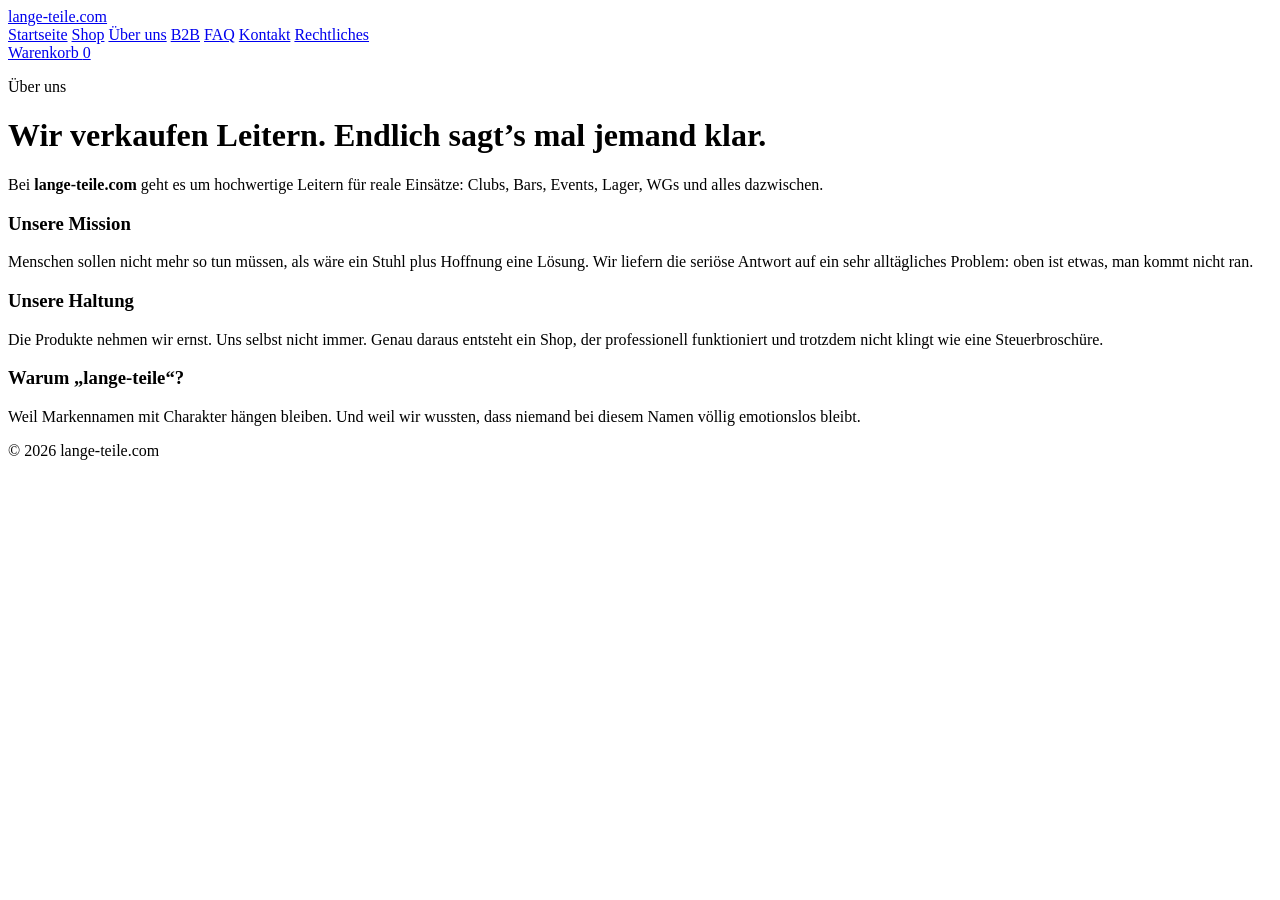
==== about.html @ 881b2eb0 "Create about.html" ====
<!DOCTYPE html>
<html lang="de">
<head>
  <meta charset="UTF-8" />
  <meta name="viewport" content="width=device-width, initial-scale=1.0" />
  <title>lange-teile.com – Über uns</title>
  <link rel="stylesheet" href="styles.css" />
</head>
<body>
  <header class="site-header">
    <div class="container nav">
      <a class="logo" href="index.html">lange-teile.com</a>
      <nav class="nav-links">
        <a href="index.html">Startseite</a>
        <a href="shop.html">Shop</a>
        <a href="about.html" class="active">Über uns</a>
        <a href="b2b.html">B2B</a>
        <a href="faq.html">FAQ</a>
        <a href="kontakt.html">Kontakt</a>
        <a href="rechtliches.html">Rechtliches</a>
      </nav>
      <a class="cart-button" href="shop.html#warenkorb">Warenkorb <span id="cart-count">0</span></a>
    </div>
  </header>

  <main class="section">
    <div class="container">
      <div class="section-head">
        <p class="eyebrow">Über uns</p>
        <h1>Wir verkaufen Leitern. Endlich sagt’s mal jemand klar.</h1>
        <p>
          Bei <strong>lange-teile.com</strong> geht es um hochwertige Leitern für reale Einsätze:
          Clubs, Bars, Events, Lager, WGs und alles dazwischen.
        </p>
      </div>

      <div class="content-grid">
        <article class="card">
          <h3>Unsere Mission</h3>
          <p>
            Menschen sollen nicht mehr so tun müssen, als wäre ein Stuhl plus Hoffnung eine Lösung.
            Wir liefern die seriöse Antwort auf ein sehr alltägliches Problem: oben ist etwas, man kommt nicht ran.
          </p>
        </article>

        <article class="card">
          <h3>Unsere Haltung</h3>
          <p>
            Die Produkte nehmen wir ernst. Uns selbst nicht immer. Genau daraus entsteht ein Shop,
            der professionell funktioniert und trotzdem nicht klingt wie eine Steuerbroschüre.
          </p>
        </article>

        <article class="card">
          <h3>Warum „lange-teile“?</h3>
          <p>
            Weil Markennamen mit Charakter hängen bleiben. Und weil wir wussten, dass niemand bei diesem Namen völlig emotionslos bleibt.
          </p>
        </article>
      </div>
    </div>
  </main>

  <footer class="site-footer">
    <div class="container">
      <p>© 2026 lange-teile.com</p>
    </div>
  </footer>

  <script src="script.js"></script>
</body>
</html>
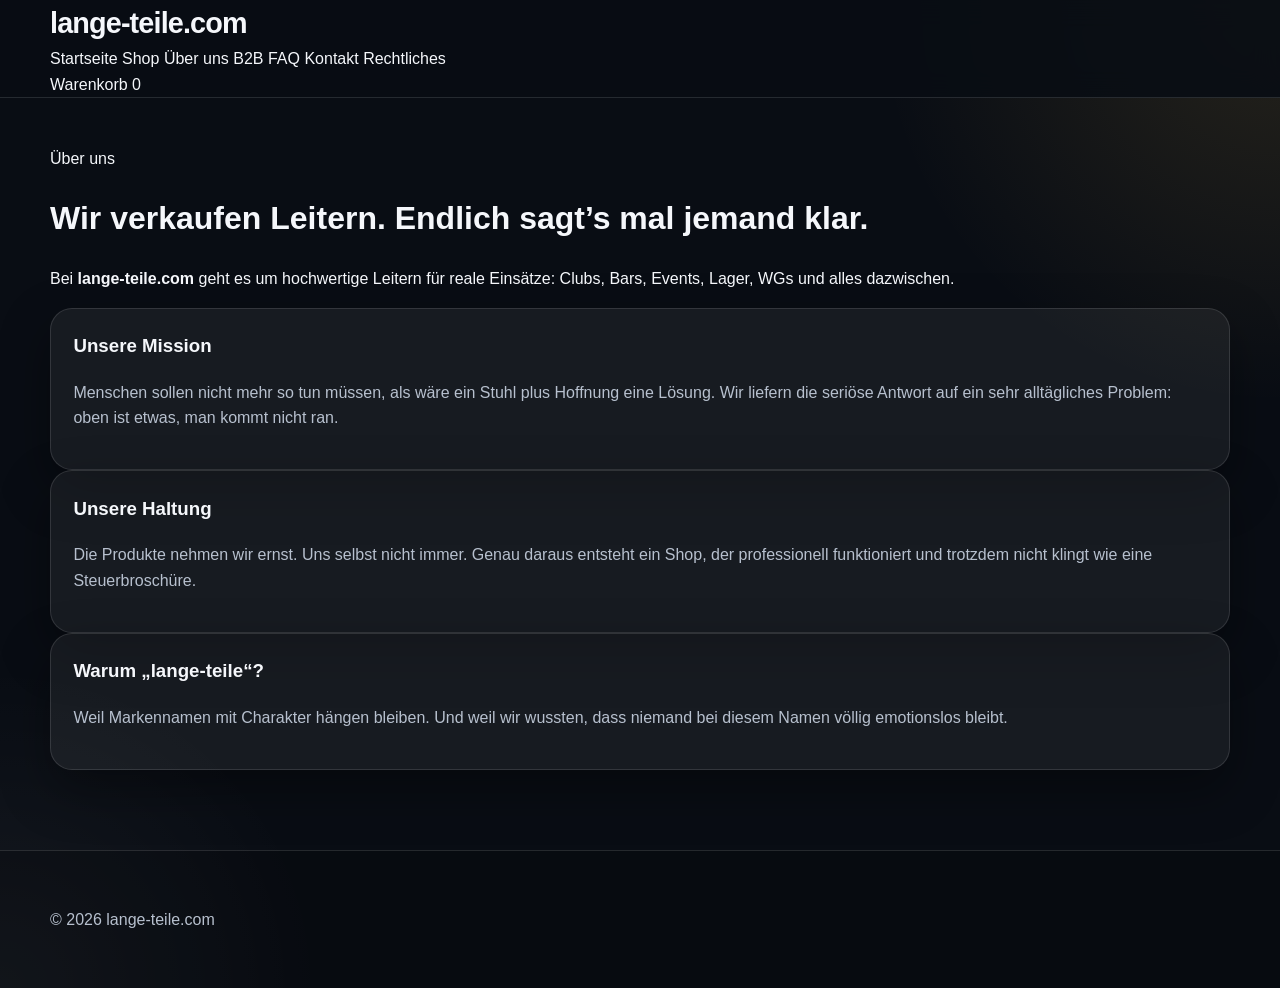
==== commit 25273adf: "Update about.html" ====
--- a/about.html
+++ b/about.html
@@ -4,7 +4,7 @@
   <meta charset="UTF-8" />
   <meta name="viewport" content="width=device-width, initial-scale=1.0" />
   <title>lange-teile.com – Über uns</title>
-  <link rel="stylesheet" href="styles.css" />
+  <link rel="stylesheet" href="style.css" />
 </head>
 <body>
   <header class="site-header">
--- a/style.css
+++ b/style.css
@@ -0,0 +1,463 @@
+:root {
+  --bg: #090d14;
+  --bg-soft: #111827;
+  --card: rgba(255, 255, 255, 0.06);
+  --card-strong: rgba(255, 255, 255, 0.1);
+  --text: #f5f7fb;
+  --muted: #b7c0ce;
+  --line: rgba(255, 255, 255, 0.12);
+  --accent: #f6c453;
+  --accent-dark: #d7a83f;
+  --danger: #ff6b6b;
+  --shadow: 0 20px 50px rgba(0, 0, 0, 0.35);
+  --radius: 22px;
+  --radius-sm: 14px;
+  --max-width: 1180px;
+}
+
+* {
+  box-sizing: border-box;
+}
+
+html {
+  scroll-behavior: smooth;
+}
+
+body {
+  margin: 0;
+  font-family: Arial, Helvetica, sans-serif;
+  background:
+    radial-gradient(circle at top right, rgba(246, 196, 83, 0.12), transparent 25%),
+    radial-gradient(circle at bottom left, rgba(255, 255, 255, 0.05), transparent 20%),
+    var(--bg);
+  color: var(--text);
+  line-height: 1.6;
+}
+
+a {
+  color: inherit;
+  text-decoration: none;
+}
+
+img {
+  max-width: 100%;
+  display: block;
+}
+
+.container {
+  width: min(var(--max-width), calc(100% - 2rem));
+  margin: 0 auto;
+}
+
+/* Header */
+.site-header {
+  position: sticky;
+  top: 0;
+  z-index: 1000;
+  backdrop-filter: blur(14px);
+  background: rgba(9, 13, 20, 0.88);
+  border-bottom: 1px solid var(--line);
+}
+
+.nav-wrap {
+  display: flex;
+  align-items: center;
+  justify-content: space-between;
+  min-height: 74px;
+  gap: 1rem;
+}
+
+.logo {
+  font-size: 1.8rem;
+  font-weight: 800;
+  letter-spacing: -0.03em;
+}
+
+.main-nav {
+  display: flex;
+  align-items: center;
+  gap: 0.7rem;
+  flex-wrap: wrap;
+}
+
+.main-nav a {
+  color: var(--muted);
+  padding: 0.7rem 1rem;
+  border-radius: 999px;
+  transition: 0.2s ease;
+}
+
+.main-nav a:hover,
+.main-nav a.active {
+  color: #09111d;
+  background: #ffffff;
+}
+
+.menu-toggle {
+  display: none;
+  border: 1px solid var(--line);
+  background: transparent;
+  color: var(--text);
+  border-radius: 12px;
+  padding: 0.65rem 0.9rem;
+  cursor: pointer;
+  font-size: 1.1rem;
+}
+
+/* Hero */
+.hero {
+  padding: 6rem 0 4rem;
+}
+
+.hero-small {
+  padding: 4rem 0 2rem;
+}
+
+.badge {
+  display: inline-block;
+  margin-bottom: 1rem;
+  padding: 0.45rem 0.9rem;
+  border-radius: 999px;
+  background: rgba(255, 255, 255, 0.08);
+  border: 1px solid var(--line);
+  color: #fff;
+  font-size: 0.9rem;
+}
+
+.hero h1 {
+  margin: 0 0 1rem;
+  font-size: clamp(2.2rem, 6vw, 4.4rem);
+  line-height: 1.05;
+  letter-spacing: -0.04em;
+}
+
+.hero p {
+  max-width: 760px;
+  color: var(--muted);
+  font-size: 1.08rem;
+}
+
+/* Sections */
+.section {
+  padding: 2rem 0 5rem;
+}
+
+.section-title {
+  margin-bottom: 2rem;
+}
+
+.section-title span {
+  color: var(--accent);
+  text-transform: uppercase;
+  letter-spacing: 0.18em;
+  font-size: 0.8rem;
+}
+
+.section-title h2 {
+  margin: 0.45rem 0;
+  font-size: clamp(1.8rem, 4vw, 3rem);
+}
+
+.section-title p {
+  color: var(--muted);
+  max-width: 760px;
+}
+
+/* Cards */
+.card-grid {
+  display: grid;
+  gap: 1.4rem;
+}
+
+.card-grid.two {
+  grid-template-columns: repeat(2, minmax(0, 1fr));
+}
+
+.card-grid.three {
+  grid-template-columns: repeat(3, minmax(0, 1fr));
+}
+
+.card-grid.four {
+  grid-template-columns: repeat(4, minmax(0, 1fr));
+}
+
+.card {
+  background: var(--card);
+  border: 1px solid var(--line);
+  border-radius: var(--radius);
+  padding: 1.4rem;
+  box-shadow: var(--shadow);
+}
+
+.card h3,
+.card h4 {
+  margin-top: 0;
+}
+
+.card p {
+  color: var(--muted);
+}
+
+/* Buttons */
+.btn,
+button.btn {
+  display: inline-block;
+  border: none;
+  cursor: pointer;
+  border-radius: 999px;
+  padding: 0.9rem 1.3rem;
+  font-weight: 700;
+  transition: 0.2s ease;
+}
+
+.btn-primary {
+  background: var(--accent);
+  color: #101521;
+}
+
+.btn-primary:hover {
+  background: var(--accent-dark);
+  transform: translateY(-1px);
+}
+
+.btn-secondary {
+  background: transparent;
+  color: var(--text);
+  border: 1px solid var(--line);
+}
+
+.btn-secondary:hover {
+  background: rgba(255, 255, 255, 0.08);
+}
+
+/* Shop/Product cards */
+.product-card {
+  display: flex;
+  flex-direction: column;
+  gap: 1rem;
+}
+
+.product-icon {
+  min-height: 170px;
+  display: grid;
+  place-items: center;
+  border-radius: 18px;
+  border: 1px dashed var(--line);
+  background: rgba(255, 255, 255, 0.04);
+  font-size: 3.4rem;
+}
+
+.product-badge {
+  display: inline-block;
+  width: fit-content;
+  padding: 0.35rem 0.8rem;
+  border-radius: 999px;
+  background: #fff;
+  color: #0f172a;
+  font-size: 0.8rem;
+  font-weight: 700;
+}
+
+.product-meta {
+  display: flex;
+  justify-content: space-between;
+  align-items: end;
+  gap: 1rem;
+  margin-top: auto;
+}
+
+.price {
+  font-size: 1.8rem;
+  font-weight: 800;
+}
+
+.stock {
+  color: var(--muted);
+  font-size: 0.9rem;
+}
+
+/* Forms */
+input,
+textarea,
+select {
+  width: 100%;
+  border: 1px solid var(--line);
+  background: rgba(255, 255, 255, 0.05);
+  color: var(--text);
+  border-radius: 16px;
+  padding: 0.95rem 1rem;
+  font: inherit;
+}
+
+textarea {
+  min-height: 140px;
+  resize: vertical;
+}
+
+input::placeholder,
+textarea::placeholder {
+  color: #95a0b1;
+}
+
+.form-group {
+  margin-bottom: 1rem;
+}
+
+/* Footer */
+.site-footer {
+  border-top: 1px solid var(--line);
+  padding: 2.5rem 0;
+  background: rgba(0, 0, 0, 0.18);
+}
+
+.footer-grid {
+  display: grid;
+  grid-template-columns: 1.2fr 1fr 1fr;
+  gap: 2rem;
+}
+
+.site-footer p,
+.site-footer li,
+.site-footer a {
+  color: var(--muted);
+}
+
+.site-footer ul {
+  list-style: none;
+  padding: 0;
+  margin: 0;
+}
+
+.site-footer h3,
+.site-footer h4 {
+  margin-top: 0;
+}
+
+/* Legal */
+.legal-layout {
+  display: grid;
+  grid-template-columns: 280px 1fr;
+  gap: 1.5rem;
+  align-items: start;
+}
+
+.legal-sidebar {
+  display: flex;
+  flex-direction: column;
+  gap: 0.8rem;
+  position: sticky;
+  top: 100px;
+}
+
+.legal-tab {
+  text-align: left;
+  border: 1px solid var(--line);
+  background: rgba(255, 255, 255, 0.04);
+  color: var(--text);
+  border-radius: 16px;
+  padding: 1rem 1rem;
+  font-weight: 700;
+  cursor: pointer;
+  transition: 0.2s ease;
+}
+
+.legal-tab:hover,
+.legal-tab.active {
+  background: #fff;
+  color: #111827;
+}
+
+.legal-content {
+  background: var(--card);
+  border: 1px solid var(--line);
+  border-radius: var(--radius);
+  padding: 2rem;
+  box-shadow: var(--shadow);
+}
+
+.legal-panel {
+  display: none;
+}
+
+.legal-panel.active {
+  display: block;
+}
+
+.legal-panel h2 {
+  margin-top: 0;
+  font-size: 2rem;
+}
+
+.legal-panel h3 {
+  margin-top: 1.7rem;
+  color: var(--accent);
+}
+
+.legal-note {
+  margin-top: 1.6rem;
+  padding: 1rem;
+  border-left: 4px solid var(--accent);
+  background: rgba(246, 196, 83, 0.08);
+  border-radius: 12px;
+}
+
+/* Helper */
+.text-muted {
+  color: var(--muted);
+}
+
+/* Responsive */
+@media (max-width: 980px) {
+  .card-grid.three,
+  .card-grid.four,
+  .card-grid.two,
+  .footer-grid,
+  .legal-layout {
+    grid-template-columns: 1fr;
+  }
+
+  .legal-sidebar {
+    position: static;
+  }
+}
+
+@media (max-width: 860px) {
+  .menu-toggle {
+    display: inline-block;
+  }
+
+  .main-nav {
+    display: none;
+    width: 100%;
+    flex-direction: column;
+    align-items: stretch;
+    padding: 0 0 1rem;
+  }
+
+  .main-nav.open {
+    display: flex;
+  }
+
+  .nav-wrap {
+    flex-wrap: wrap;
+  }
+
+  .main-nav a {
+    border-radius: 14px;
+  }
+}
+
+@media (max-width: 560px) {
+  .hero {
+    padding: 4.2rem 0 2.5rem;
+  }
+
+  .card,
+  .legal-content {
+    padding: 1.2rem;
+  }
+
+  .logo {
+    font-size: 1.5rem;
+  }
+}
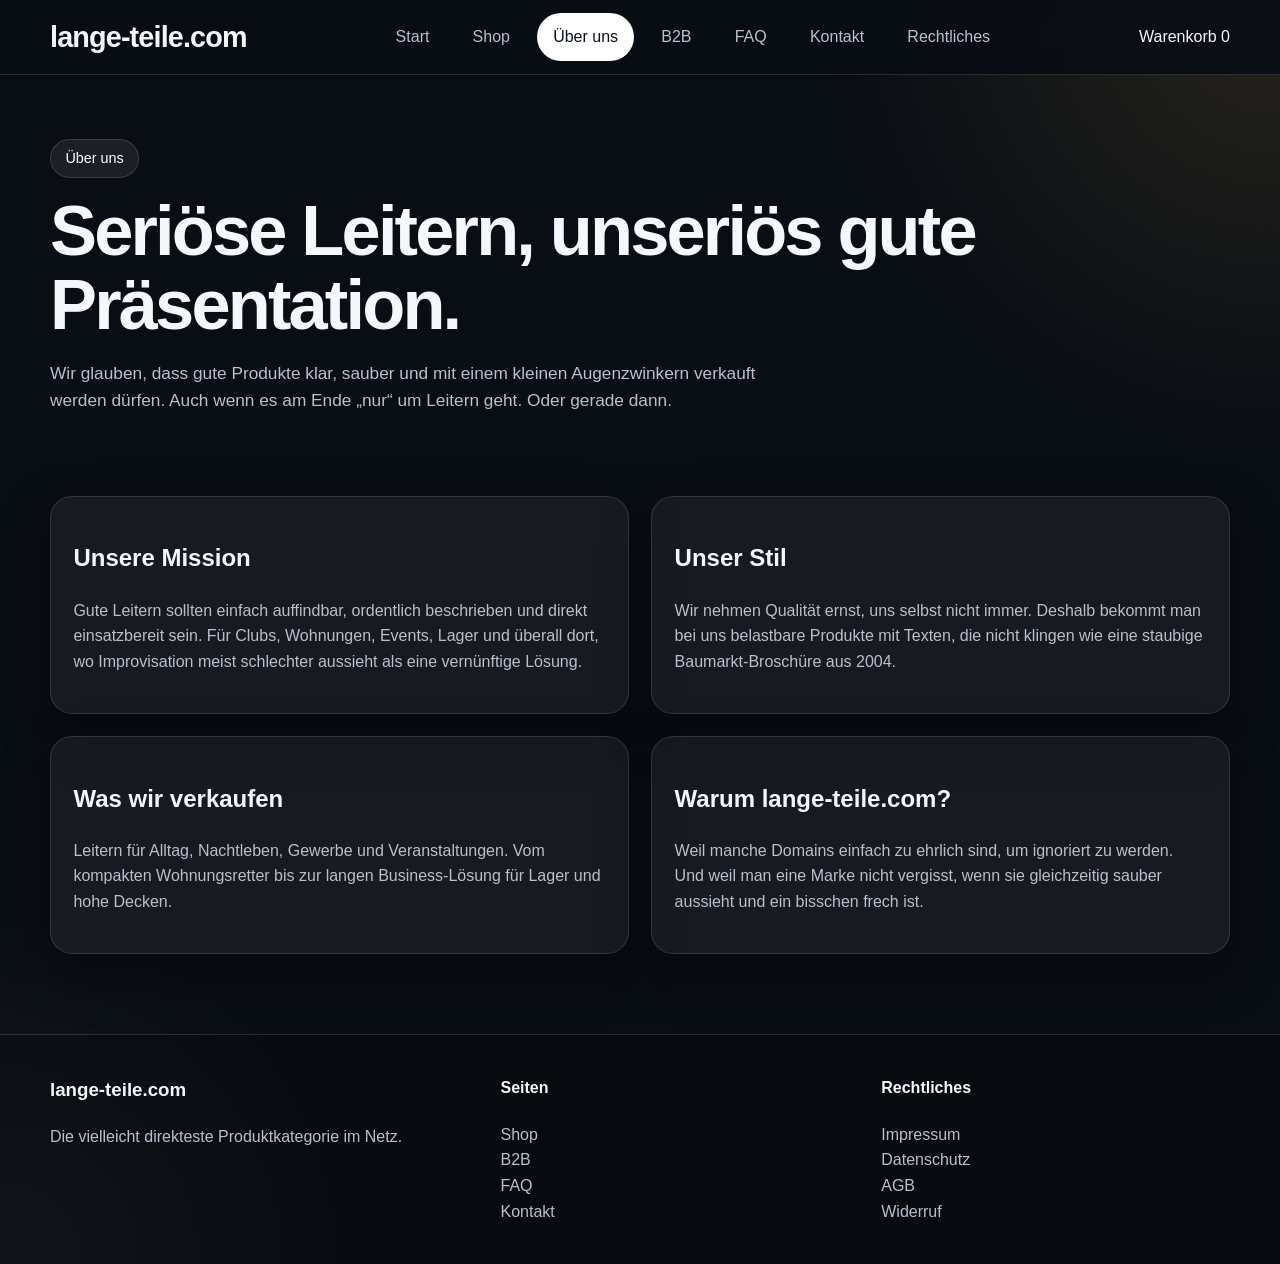
==== commit 9779bff0: "Update about.html" ====
--- a/about.html
+++ b/about.html
@@ -3,67 +3,111 @@
 <head>
   <meta charset="UTF-8" />
   <meta name="viewport" content="width=device-width, initial-scale=1.0" />
-  <title>lange-teile.com – Über uns</title>
+  <title>lange-teile.com | Über uns</title>
   <link rel="stylesheet" href="style.css" />
 </head>
 <body>
   <header class="site-header">
-    <div class="container nav">
-      <a class="logo" href="index.html">lange-teile.com</a>
-      <nav class="nav-links">
-        <a href="index.html">Startseite</a>
+    <div class="container nav-wrap">
+      <a href="index.html" class="logo">lange-teile.com</a>
+
+      <button class="menu-toggle" id="menuToggle" aria-label="Menü öffnen">
+        ☰
+      </button>
+
+      <nav class="main-nav" id="mainNav">
+        <a href="index.html">Start</a>
         <a href="shop.html">Shop</a>
-        <a href="about.html" class="active">Über uns</a>
+        <a href="ueber-uns.html" class="active">Über uns</a>
         <a href="b2b.html">B2B</a>
         <a href="faq.html">FAQ</a>
         <a href="kontakt.html">Kontakt</a>
         <a href="rechtliches.html">Rechtliches</a>
       </nav>
-      <a class="cart-button" href="shop.html#warenkorb">Warenkorb <span id="cart-count">0</span></a>
+
+      <a href="shop.html" class="cart-button">Warenkorb <span data-cart-count>0</span></a>
     </div>
   </header>
 
-  <main class="section">
-    <div class="container">
-      <div class="section-head">
-        <p class="eyebrow">Über uns</p>
-        <h1>Wir verkaufen Leitern. Endlich sagt’s mal jemand klar.</h1>
+  <main>
+    <section class="hero hero-small">
+      <div class="container">
+        <span class="badge">Über uns</span>
+        <h1>Seriöse Leitern, unseriös gute Präsentation.</h1>
         <p>
-          Bei <strong>lange-teile.com</strong> geht es um hochwertige Leitern für reale Einsätze:
-          Clubs, Bars, Events, Lager, WGs und alles dazwischen.
+          Wir glauben, dass gute Produkte klar, sauber und mit einem kleinen
+          Augenzwinkern verkauft werden dürfen. Auch wenn es am Ende „nur“ um
+          Leitern geht. Oder gerade dann.
         </p>
       </div>
+    </section>
 
-      <div class="content-grid">
-        <article class="card">
-          <h3>Unsere Mission</h3>
+    <section class="section">
+      <div class="container card-grid two">
+        <div class="card">
+          <h2>Unsere Mission</h2>
           <p>
-            Menschen sollen nicht mehr so tun müssen, als wäre ein Stuhl plus Hoffnung eine Lösung.
-            Wir liefern die seriöse Antwort auf ein sehr alltägliches Problem: oben ist etwas, man kommt nicht ran.
+            Gute Leitern sollten einfach auffindbar, ordentlich beschrieben und
+            direkt einsatzbereit sein. Für Clubs, Wohnungen, Events, Lager und
+            überall dort, wo Improvisation meist schlechter aussieht als eine
+            vernünftige Lösung.
           </p>
-        </article>
+        </div>
 
-        <article class="card">
-          <h3>Unsere Haltung</h3>
+        <div class="card">
+          <h2>Unser Stil</h2>
           <p>
-            Die Produkte nehmen wir ernst. Uns selbst nicht immer. Genau daraus entsteht ein Shop,
-            der professionell funktioniert und trotzdem nicht klingt wie eine Steuerbroschüre.
+            Wir nehmen Qualität ernst, uns selbst nicht immer. Deshalb bekommt
+            man bei uns belastbare Produkte mit Texten, die nicht klingen wie
+            eine staubige Baumarkt-Broschüre aus 2004.
           </p>
-        </article>
+        </div>
 
-        <article class="card">
-          <h3>Warum „lange-teile“?</h3>
+        <div class="card">
+          <h2>Was wir verkaufen</h2>
           <p>
-            Weil Markennamen mit Charakter hängen bleiben. Und weil wir wussten, dass niemand bei diesem Namen völlig emotionslos bleibt.
+            Leitern für Alltag, Nachtleben, Gewerbe und Veranstaltungen. Vom
+            kompakten Wohnungsretter bis zur langen Business-Lösung für Lager
+            und hohe Decken.
           </p>
-        </article>
+        </div>
+
+        <div class="card">
+          <h2>Warum lange-teile.com?</h2>
+          <p>
+            Weil manche Domains einfach zu ehrlich sind, um ignoriert zu werden.
+            Und weil man eine Marke nicht vergisst, wenn sie gleichzeitig sauber
+            aussieht und ein bisschen frech ist.
+          </p>
+        </div>
       </div>
-    </div>
+    </section>
   </main>
 
   <footer class="site-footer">
-    <div class="container">
-      <p>© 2026 lange-teile.com</p>
+    <div class="container footer-grid">
+      <div>
+        <h3>lange-teile.com</h3>
+        <p>Die vielleicht direkteste Produktkategorie im Netz.</p>
+      </div>
+      <div>
+        <h4>Seiten</h4>
+        <ul>
+          <li><a href="shop.html">Shop</a></li>
+          <li><a href="b2b.html">B2B</a></li>
+          <li><a href="faq.html">FAQ</a></li>
+          <li><a href="kontakt.html">Kontakt</a></li>
+        </ul>
+      </div>
+      <div>
+        <h4>Rechtliches</h4>
+        <ul>
+          <li><a href="rechtliches.html">Impressum</a></li>
+          <li><a href="rechtliches.html">Datenschutz</a></li>
+          <li><a href="rechtliches.html">AGB</a></li>
+          <li><a href="rechtliches.html">Widerruf</a></li>
+        </ul>
+      </div>
     </div>
   </footer>
 
